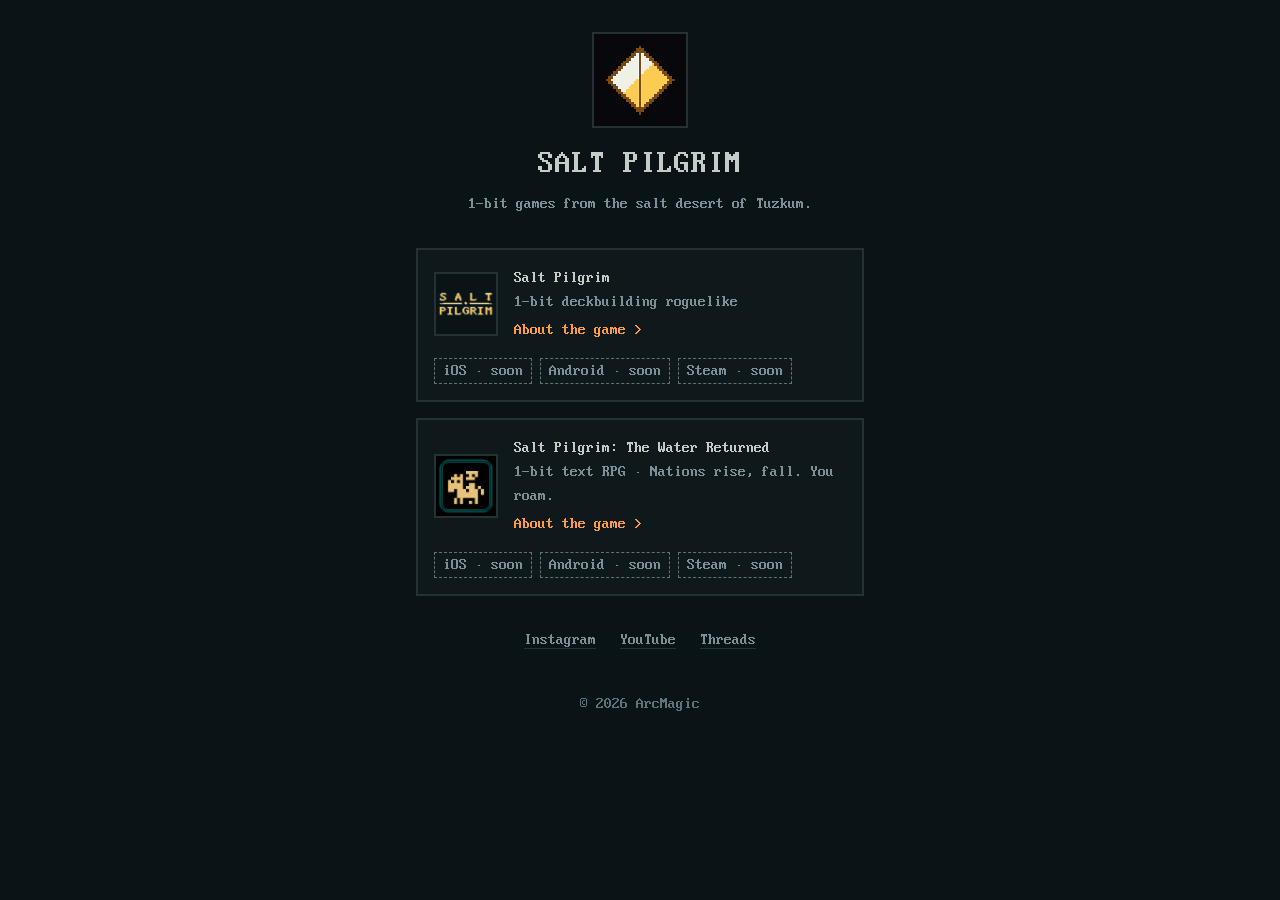
==== index.html @ 97425181 "Link tree: Salt Pilgrim card uses the app icon (tools/logo/make_app_icon.py — same as TestFlight) Co" ====
<!doctype html>
<html lang="en">
<head>
<meta charset="utf-8">
<meta name="viewport" content="width=device-width, initial-scale=1">
<title>SALT PILGRIM — links</title>
<meta name="description" content="1-bit games set in Tuzkum, a salt desert where a dry sea filled again. Salt Pilgrim and Salt Pilgrim: The Water Returned.">
<meta property="og:title" content="SALT PILGRIM">
<meta property="og:description" content="1-bit games from the salt desert of Tuzkum.">
<meta property="og:image" content="https://namyunwoo.github.io/saltpilgrim/img/avatar.png">
<meta property="og:url" content="https://namyunwoo.github.io/saltpilgrim/">
<meta name="theme-color" content="#0A1315">
<link rel="icon" href="img/avatar.png">
<link rel="stylesheet" href="style.css">
</head>
<body>
<main class="wrap">
  <header class="profile">
    <img class="avatar" src="img/avatar.png" alt="SALT PILGRIM avatar" width="96" height="96">
    <h1>SALT PILGRIM</h1>
    <p>1-bit games from the salt desert of Tuzkum.</p>
  </header>

  <a class="game" href="salt-pilgrim/">
    <span class="game-head">
      <img src="img/sp/icon.png" alt="" width="64" height="64">
      <span>
        <span class="game-title">Salt Pilgrim</span>
        <span class="game-kind">1-bit deckbuilding roguelike</span>
        <span class="game-go">About the game &gt;</span>
      </span>
    </span>
    <span class="soon-row" aria-label="Store releases coming soon">
      <span class="soon">iOS · soon</span><span class="soon">Android · soon</span><span class="soon">Steam · soon</span>
    </span>
  </a>

  <a class="game" href="water-returned/">
    <span class="game-head">
      <img src="img/wr/icon.png" alt="" width="64" height="64">
      <span>
        <span class="game-title">Salt Pilgrim: The Water Returned</span>
        <span class="game-kind">1-bit text RPG · Nations rise, fall. You roam.</span>
        <span class="game-go">About the game &gt;</span>
      </span>
    </span>
    <span class="soon-row" aria-label="Store releases coming soon">
      <span class="soon">iOS · soon</span><span class="soon">Android · soon</span><span class="soon">Steam · soon</span>
    </span>
  </a>

  <ul class="social">
    <li><a href="https://www.instagram.com/salt_pilgrim/">Instagram</a></li>
    <li><a href="https://www.youtube.com/@salt_pilgrim">YouTube</a></li>
    <li><a href="https://www.threads.com/@salt_pilgrim">Threads</a></li>
  </ul>

  <footer>
    <p>© 2026 ArcMagic</p>
  </footer>
</main>
</body>
</html>
---- style.css ----
/* SALT PILGRIM links — 1-bit look: the game palette, one VGA font, no gradients. */
@font-face {
  font-family: "VGA";
  src: url("fonts/vga.ttf") format("truetype");
  font-display: swap;
}
:root {
  --bg: #0A1315;      /* k  — background */
  --panel: #0F191B;   /* rock body */
  --line: #253235;
  --ink: #C3CCC7;     /* y  — salt grey */
  --muted: #7D9096;
  --dim: #5E737A;     /* K  — ash stone */
  --accent: #FF9B40;  /* O  — lamp */
  --rust: #C2622A;    /* o  — rust */
  --water: #68DBF2;   /* C  — water */
  --gutter: 16px;
}
* { box-sizing: border-box; }
html { background: var(--bg); }
body {
  margin: 0;
  background: var(--bg);
  color: var(--ink);
  font-family: "VGA", ui-monospace, "SFMono-Regular", Menlo, Consolas, monospace;
  font-size: 16px;
  line-height: 24px;
  -webkit-font-smoothing: none;
  -moz-osx-font-smoothing: grayscale;
  text-rendering: optimizeSpeed;
}
a { color: inherit; }
a:focus-visible, button:focus-visible { outline: 2px solid var(--accent); outline-offset: 2px; }
img { display: block; max-width: 100%; height: auto; }

.wrap { max-width: 480px; margin: 0 auto; padding: 32px var(--gutter) 48px; }
.wrap.wide { max-width: 760px; }

/* ── link tree ─────────────────────────────────── */
.profile { text-align: center; margin-bottom: 32px; }
.avatar { width: 96px; height: 96px; margin: 0 auto 16px; border: 2px solid var(--line); image-rendering: pixelated; }
.profile h1 { font-size: 32px; line-height: 40px; margin: 0; font-weight: normal; letter-spacing: 1px; }
.profile p { margin: 8px 0 0; color: var(--muted); }

.game {
  display: block;
  text-decoration: none;
  border: 2px solid var(--line);
  background: var(--panel);
  padding: 16px;
  margin-bottom: 16px;
}
.game:hover { border-color: var(--dim); }
.game-head { display: flex; gap: 16px; align-items: center; }
.game-head img { width: 64px; height: 64px; flex: none; border: 2px solid var(--line); object-fit: cover; }
.game-title { display: block; color: var(--ink); }
.game-kind { display: block; color: var(--muted); }
.game-go { display: block; margin-top: 4px; color: var(--accent); }
.soon-row { display: flex; flex-wrap: wrap; gap: 8px; margin-top: 16px; }
.soon {
  border: 1px dashed var(--dim);
  color: var(--muted);
  padding: 0 8px;
  white-space: nowrap;
}

.social { display: flex; justify-content: center; flex-wrap: wrap; gap: 8px 24px; margin: 32px 0 0; padding: 0; list-style: none; }
.social a { color: var(--muted); text-decoration: none; border-bottom: 1px solid var(--line); }
.social a:hover { color: var(--ink); }

footer { margin-top: 40px; color: var(--dim); text-align: center; font-size: 16px; }
footer p { margin: 4px 0; }
footer a { color: var(--muted); }

/* ── landing pages ─────────────────────────────── */
.back { color: var(--muted); text-decoration: none; }
.back:hover { color: var(--ink); }
.hero { margin: 24px 0 32px; }
.hero h1 { font-size: 32px; line-height: 40px; margin: 0 0 8px; font-weight: normal; }
.tagline { color: var(--accent); margin: 0 0 16px; }
.pitch { margin: 0; }
.hero-art { margin: 24px auto 0; border: 2px solid var(--line); }
.hero-art.tall { max-width: min(360px, 100%); }
.title-row { display: flex; gap: 16px; align-items: center; }
.title-row img { width: 72px; height: 72px; flex: none; }

.stores { display: grid; grid-template-columns: repeat(auto-fit, minmax(140px, 1fr)); gap: 8px; margin: 0 0 32px; }
.store {
  border: 2px dashed var(--dim);
  padding: 8px 12px;
  color: var(--muted);
}
.store b { display: block; color: var(--ink); font-weight: normal; }

h2 { font-size: 16px; font-weight: normal; color: var(--accent); margin: 32px 0 12px; letter-spacing: 1px; }
.features { list-style: none; margin: 0; padding: 0; }
.features li { padding-left: 24px; position: relative; margin-bottom: 12px; }
.features li::before { content: ">"; position: absolute; left: 0; color: var(--rust); }
.facts { color: var(--muted); }

.shots { display: grid; gap: 12px; grid-template-columns: repeat(2, minmax(0, 1fr)); }
.shots.land { grid-template-columns: 1fr; }
@media (min-width: 640px) { .shots { grid-template-columns: repeat(4, minmax(0, 1fr)); } .shots.land { grid-template-columns: repeat(2, minmax(0, 1fr)); } }
.shots figure { margin: 0; }
.shots img { border: 2px solid var(--line); width: 100%; }
.shots figcaption { color: var(--muted); margin-top: 4px; }
.contact a { color: var(--water); }

.seller { margin-top: 12px; color: var(--dim); overflow-wrap: anywhere; }
.seller[lang="ko"] { font-family: "NeoDunggeunmo", "Apple SD Gothic Neo", "Malgun Gothic", sans-serif; }
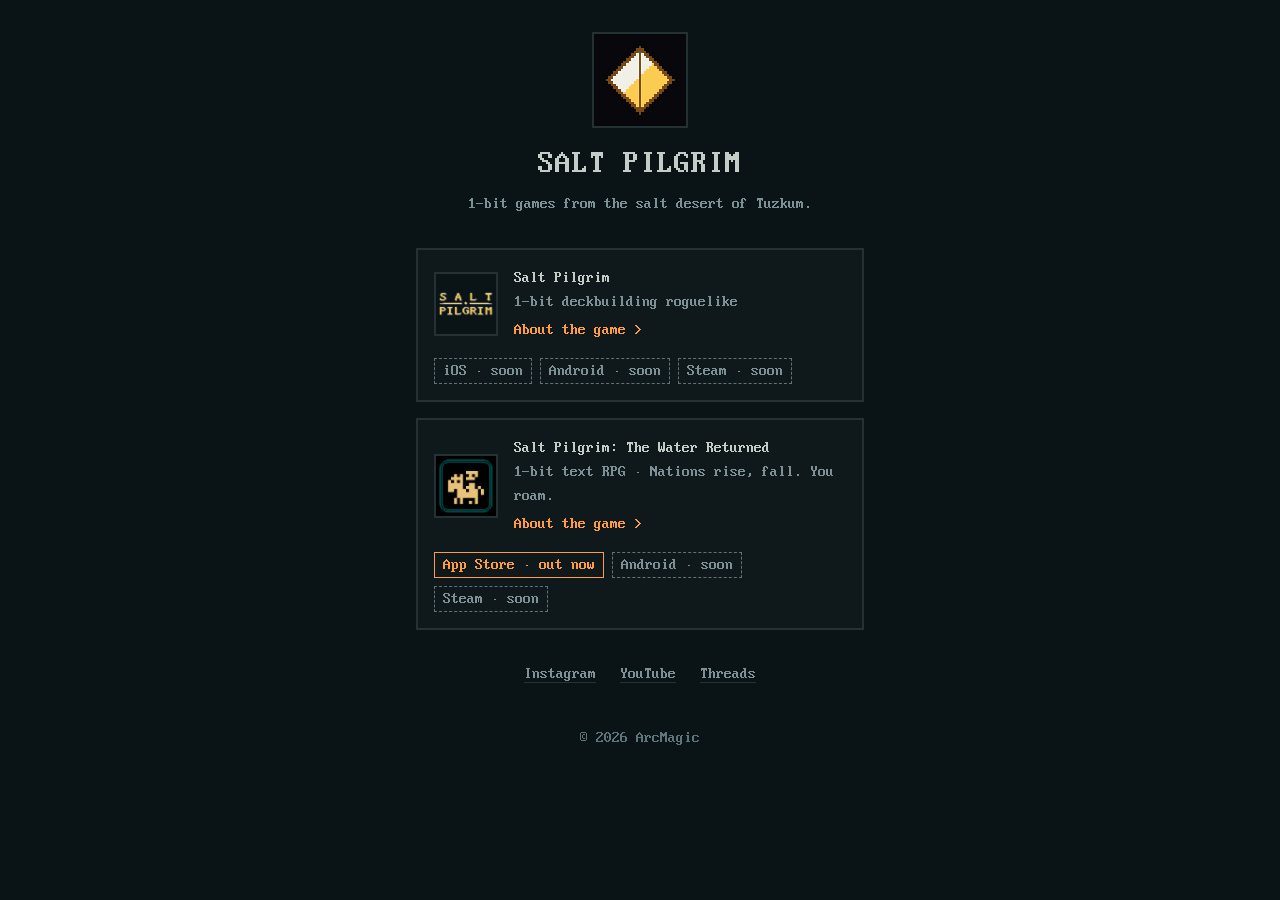
==== commit 0612add1: "Water Returned: App Store link (out now) on the link tree and landing page - Link tree: the Water Re" ====
--- a/index.html
+++ b/index.html
@@ -3,8 +3,9 @@
 <head>
 <meta charset="utf-8">
 <meta name="viewport" content="width=device-width, initial-scale=1">
-<title>SALT PILGRIM — links</title>
-<meta name="description" content="1-bit games set in Tuzkum, a salt desert where a dry sea filled again. Salt Pilgrim and Salt Pilgrim: The Water Returned.">
+<title>SALT PILGRIM — 1-bit roguelike games from the salt desert</title>
+<meta name="description" content="Two 1-bit games from the salt desert of Tuzkum: Salt Pilgrim, a roguelike deckbuilder for fans of Balatro, and Salt Pilgrim: The Water Returned, a living-world text RPG for fans of Caves of Qud and NetHack.">
+<link rel="canonical" href="https://namyunwoo.github.io/saltpilgrim/">
 <meta property="og:title" content="SALT PILGRIM">
 <meta property="og:description" content="1-bit games from the salt desert of Tuzkum.">
 <meta property="og:image" content="https://namyunwoo.github.io/saltpilgrim/img/avatar.png">
@@ -35,19 +36,21 @@
     </span>
   </a>
 
-  <a class="game" href="water-returned/">
-    <span class="game-head">
-      <img src="img/wr/icon.png" alt="" width="64" height="64">
-      <span>
-        <span class="game-title">Salt Pilgrim: The Water Returned</span>
-        <span class="game-kind">1-bit text RPG · Nations rise, fall. You roam.</span>
-        <span class="game-go">About the game &gt;</span>
+  <div class="game">
+    <a class="game-link" href="water-returned/">
+      <span class="game-head">
+        <img src="img/wr/icon.png" alt="" width="64" height="64">
+        <span>
+          <span class="game-title">Salt Pilgrim: The Water Returned</span>
+          <span class="game-kind">1-bit text RPG · Nations rise, fall. You roam.</span>
+          <span class="game-go">About the game &gt;</span>
+        </span>
       </span>
+    </a>
+    <span class="soon-row" aria-label="Store releases">
+      <a class="store-now" href="https://apps.apple.com/app/id6819164973">App Store · out now</a><span class="soon">Android · soon</span><span class="soon">Steam · soon</span>
     </span>
-    <span class="soon-row" aria-label="Store releases coming soon">
-      <span class="soon">iOS · soon</span><span class="soon">Android · soon</span><span class="soon">Steam · soon</span>
-    </span>
-  </a>
+  </div>
 
   <ul class="social">
     <li><a href="https://www.instagram.com/salt_pilgrim/">Instagram</a></li>
--- a/style.css
+++ b/style.css
@@ -51,6 +51,15 @@
   margin-bottom: 16px;
 }
 .game:hover { border-color: var(--dim); }
+.game-link { display: block; text-decoration: none; color: inherit; }
+.store-now {
+  border: 1px solid var(--accent);
+  color: var(--accent);
+  padding: 0 8px;
+  white-space: nowrap;
+  text-decoration: none;
+}
+.store-now:hover { background: var(--accent); color: var(--bg); }
 .game-head { display: flex; gap: 16px; align-items: center; }
 .game-head img { width: 64px; height: 64px; flex: none; border: 2px solid var(--line); object-fit: cover; }
 .game-title { display: block; color: var(--ink); }
@@ -91,6 +100,9 @@
   color: var(--muted);
 }
 .store b { display: block; color: var(--ink); font-weight: normal; }
+a.store.live { border-style: solid; border-color: var(--accent); color: var(--accent); text-decoration: none; }
+a.store.live:hover { background: var(--accent); color: var(--bg); }
+a.store.live:hover b { color: var(--bg); }
 
 h2 { font-size: 16px; font-weight: normal; color: var(--accent); margin: 32px 0 12px; letter-spacing: 1px; }
 .features { list-style: none; margin: 0; padding: 0; }
@@ -108,3 +120,11 @@
 
 .seller { margin-top: 12px; color: var(--dim); overflow-wrap: anywhere; }
 .seller[lang="ko"] { font-family: "NeoDunggeunmo", "Apple SD Gothic Neo", "Malgun Gothic", sans-serif; }
+video.hero-art { display: block; width: 100%; height: auto; background: var(--panel); }
+
+/* 옛 CRT 4:3 화면(80×30 칸 × 2 = 1280×960 — paid-app 2026-10-06): 글이 작아 보이지 않게 본문 폭보다 넓게(최대 960), 한 줄에 한 장, 픽셀 그대로 */
+video.hero-art.bleed, .bleed { width: min(960px, calc(100vw - 32px)); max-width: none; position: relative; left: 50%; transform: translateX(-50%); }
+.crt { aspect-ratio: 4 / 3; image-rendering: pixelated; }
+.shots.crt { display: block; aspect-ratio: auto; image-rendering: auto; }
+.shots.crt figure { width: min(960px, calc(100vw - 32px)); position: relative; left: 50%; transform: translateX(-50%); margin: 0 0 24px; }
+.shots.crt img { aspect-ratio: 4 / 3; image-rendering: pixelated; width: 100%; height: auto; }
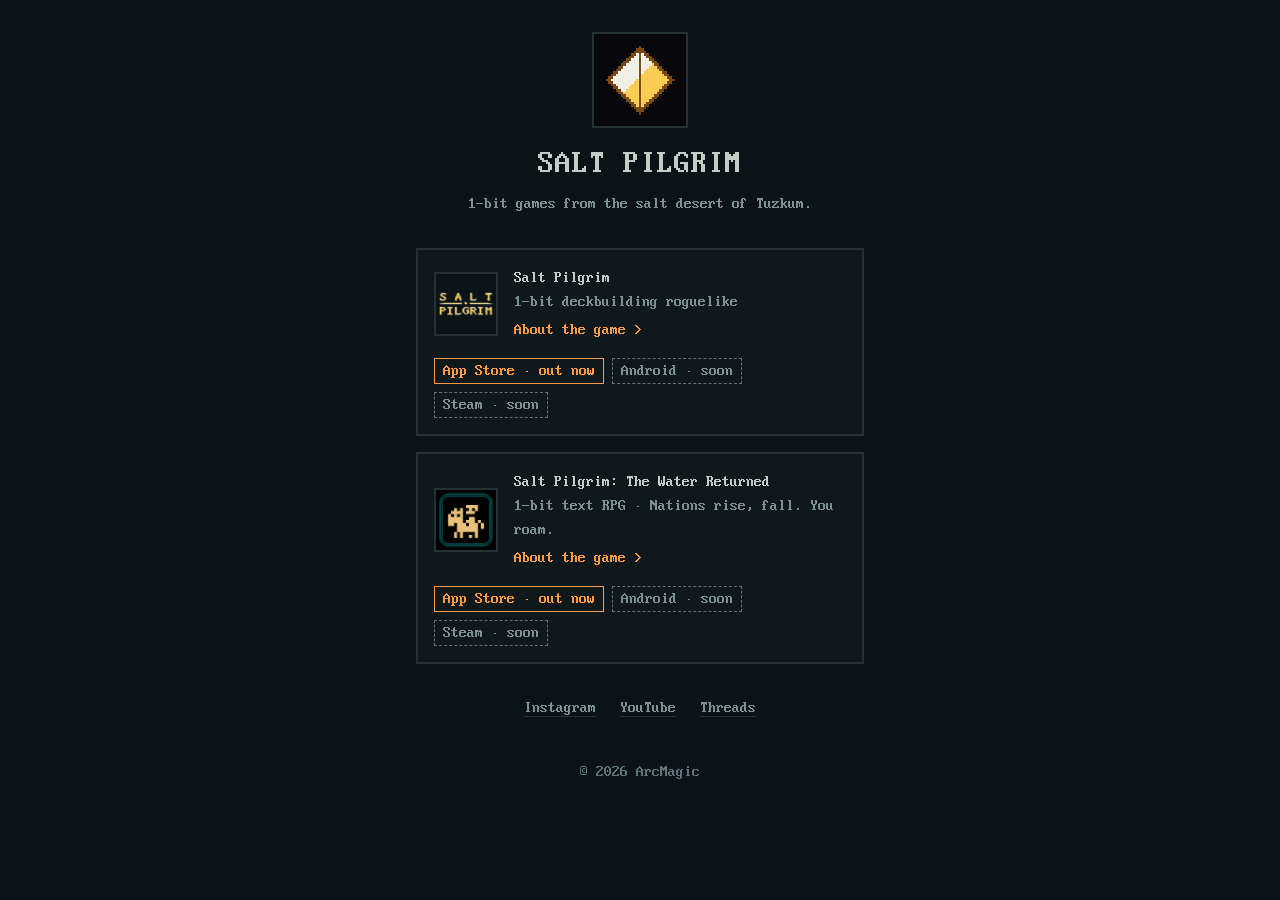
==== commit 8ae1ac4a: "Salt Pilgrim: App Store link (out now) on the link tree and landing page - Link tree: the Salt Pilgr" ====
--- a/index.html
+++ b/index.html
@@ -22,19 +22,21 @@
     <p>1-bit games from the salt desert of Tuzkum.</p>
   </header>
 
-  <a class="game" href="salt-pilgrim/">
-    <span class="game-head">
-      <img src="img/sp/icon.png" alt="" width="64" height="64">
-      <span>
-        <span class="game-title">Salt Pilgrim</span>
-        <span class="game-kind">1-bit deckbuilding roguelike</span>
-        <span class="game-go">About the game &gt;</span>
+  <div class="game">
+    <a class="game-link" href="salt-pilgrim/">
+      <span class="game-head">
+        <img src="img/sp/icon.png" alt="" width="64" height="64">
+        <span>
+          <span class="game-title">Salt Pilgrim</span>
+          <span class="game-kind">1-bit deckbuilding roguelike</span>
+          <span class="game-go">About the game &gt;</span>
+        </span>
       </span>
+    </a>
+    <span class="soon-row" aria-label="Store releases">
+      <a class="store-now" href="https://apps.apple.com/app/id6819187251">App Store · out now</a><span class="soon">Android · soon</span><span class="soon">Steam · soon</span>
     </span>
-    <span class="soon-row" aria-label="Store releases coming soon">
-      <span class="soon">iOS · soon</span><span class="soon">Android · soon</span><span class="soon">Steam · soon</span>
-    </span>
-  </a>
+  </div>
 
   <div class="game">
     <a class="game-link" href="water-returned/">
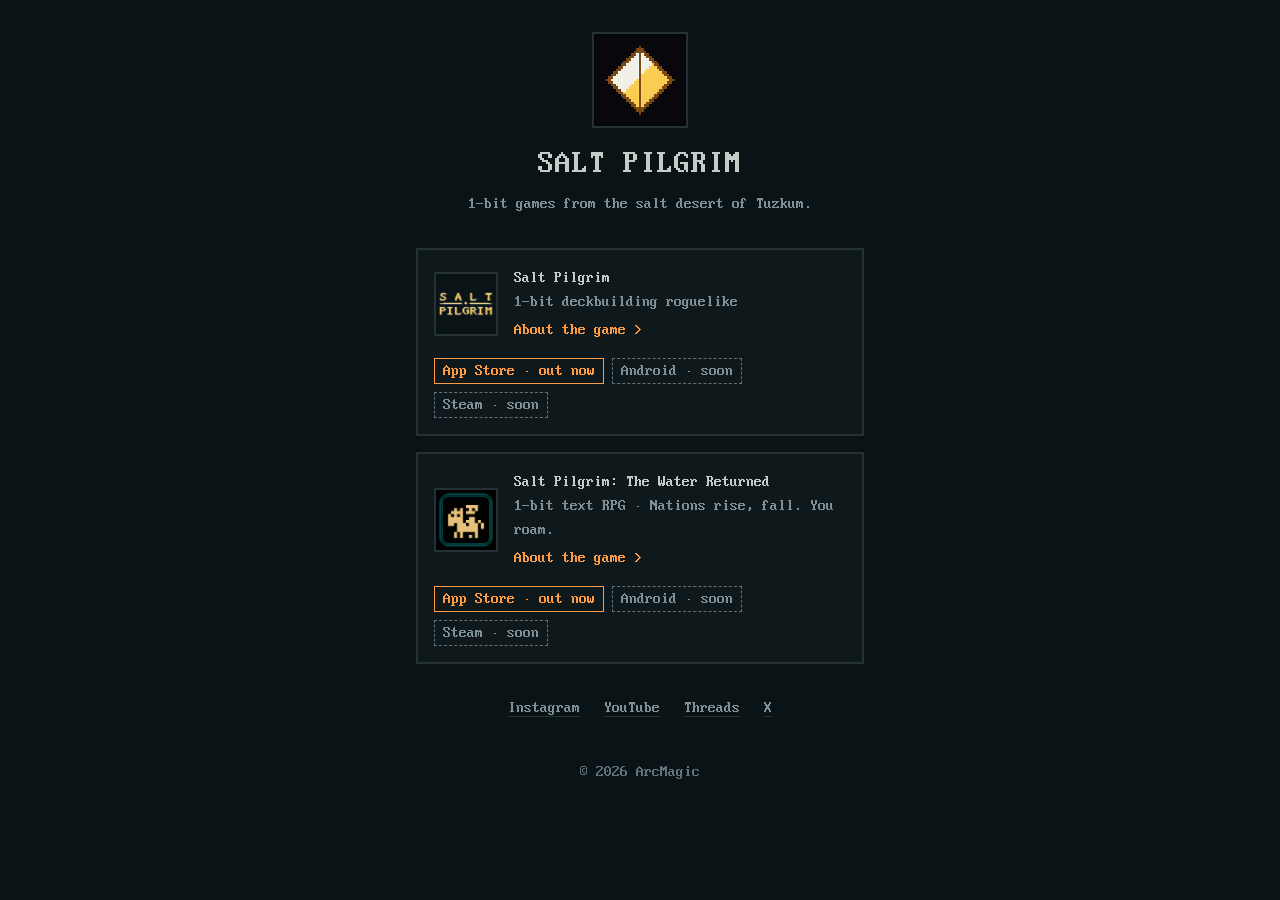
==== commit b93be83c: "Link tree: add X (@salt_pilgrim)" ====
--- a/index.html
+++ b/index.html
@@ -23,7 +23,7 @@
   </header>
 
   <div class="game">
-    <a class="game-link" href="salt-pilgrim/">
+    <a class="game-link" href="salt-pilgrim/" data-pass>
       <span class="game-head">
         <img src="img/sp/icon.png" alt="" width="64" height="64">
         <span>
@@ -34,7 +34,7 @@
       </span>
     </a>
     <span class="soon-row" aria-label="Store releases">
-      <a class="store-now" href="https://apps.apple.com/app/id6819187251">App Store · out now</a><span class="soon">Android · soon</span><span class="soon">Steam · soon</span>
+      <a class="store-now" href="https://apps.apple.com/app/apple-store/id6819187251?pt=119141594&amp;ct=web_lt&amp;mt=8">App Store · out now</a><span class="soon">Android · soon</span><span class="soon">Steam · soon</span>
     </span>
   </div>
 
@@ -58,11 +58,13 @@
     <li><a href="https://www.instagram.com/salt_pilgrim/">Instagram</a></li>
     <li><a href="https://www.youtube.com/@salt_pilgrim">YouTube</a></li>
     <li><a href="https://www.threads.com/@salt_pilgrim">Threads</a></li>
+    <li><a href="https://x.com/salt_pilgrim">X</a></li>
   </ul>
 
   <footer>
     <p>© 2026 ArcMagic</p>
   </footer>
 </main>
+<script src="campaign.js" data-page="lt"></script>
 </body>
 </html>
--- a/style.css
+++ b/style.css
@@ -128,3 +128,38 @@
 .shots.crt { display: block; aspect-ratio: auto; image-rendering: auto; }
 .shots.crt figure { width: min(960px, calc(100vw - 32px)); position: relative; left: 50%; transform: translateX(-50%); margin: 0 0 24px; }
 .shots.crt img { aspect-ratio: 4 / 3; image-rendering: pixelated; width: 100%; height: auto; }
+
+/* App Store 칸 — 스토어 페이지처럼 미리보기 영상 먼저, 스크린샷을 옆으로 넘겨 본다. iPhone · iPad 탭 */
+.as-tabs { display: flex; gap: 8px; margin: 0 0 12px; }
+.as-tabs button { font: inherit; color: var(--muted); background: none; border: 2px solid var(--line); padding: 0 12px; cursor: pointer; }
+.as-tabs button[aria-selected="true"] { color: var(--bg); background: var(--ink); border-color: var(--ink); }
+.as-shelf {
+  display: flex; gap: 12px; overflow-x: auto; overscroll-behavior-x: contain;
+  scroll-snap-type: x mandatory; scroll-padding: 0 var(--gutter);
+  margin: 0 calc(-1 * var(--gutter)); padding: 0 var(--gutter) 12px;
+}
+.as-shelf[hidden] { display: none; }
+.as-item { flex: none; scroll-snap-align: start; height: auto; max-width: none; border: 1px solid var(--line); background: var(--panel); }
+.as-shelf.iphone .as-item { width: clamp(160px, 44vw, 230px); border-radius: 18px; }
+.as-shelf.iphone video.as-item { aspect-ratio: 886 / 1920; }
+.as-shelf.ipad .as-item { width: clamp(220px, 62vw, 320px); border-radius: 12px; }
+.as-shelf.ipad video.as-item { aspect-ratio: 1200 / 1600; }
+
+/* 모바일 스토어 단추 — 기기에 맞는 스토어(iOS · Android), 스크롤해도 화면 아래에 남는다 */
+.sticky-store {
+  position: fixed; z-index: 10; left: var(--gutter); right: var(--gutter);
+  bottom: calc(12px + env(safe-area-inset-bottom, 0px));
+  max-width: 728px; margin: 0 auto;
+  display: flex; align-items: center; gap: 12px; padding: 8px 12px;
+  background: var(--panel); border: 2px solid var(--accent); box-shadow: 0 0 0 4px var(--bg);
+  color: var(--ink); text-decoration: none;
+}
+.sticky-store[hidden] { display: none; }
+.sticky-store img { width: 40px; height: 40px; flex: none; border: 1px solid var(--line); }
+.sticky-text { flex: 1; min-width: 0; }
+.sticky-text b { display: block; font-weight: normal; }
+.sticky-sub { display: block; color: var(--muted); }
+.sticky-go { flex: none; background: var(--accent); color: var(--bg); padding: 0 12px; }
+.sticky-store.soon { border-color: var(--dim); border-style: dashed; }
+.sticky-store.soon .sticky-go { background: none; color: var(--muted); border: 1px dashed var(--dim); }
+body.has-sticky main { padding-bottom: 112px; }
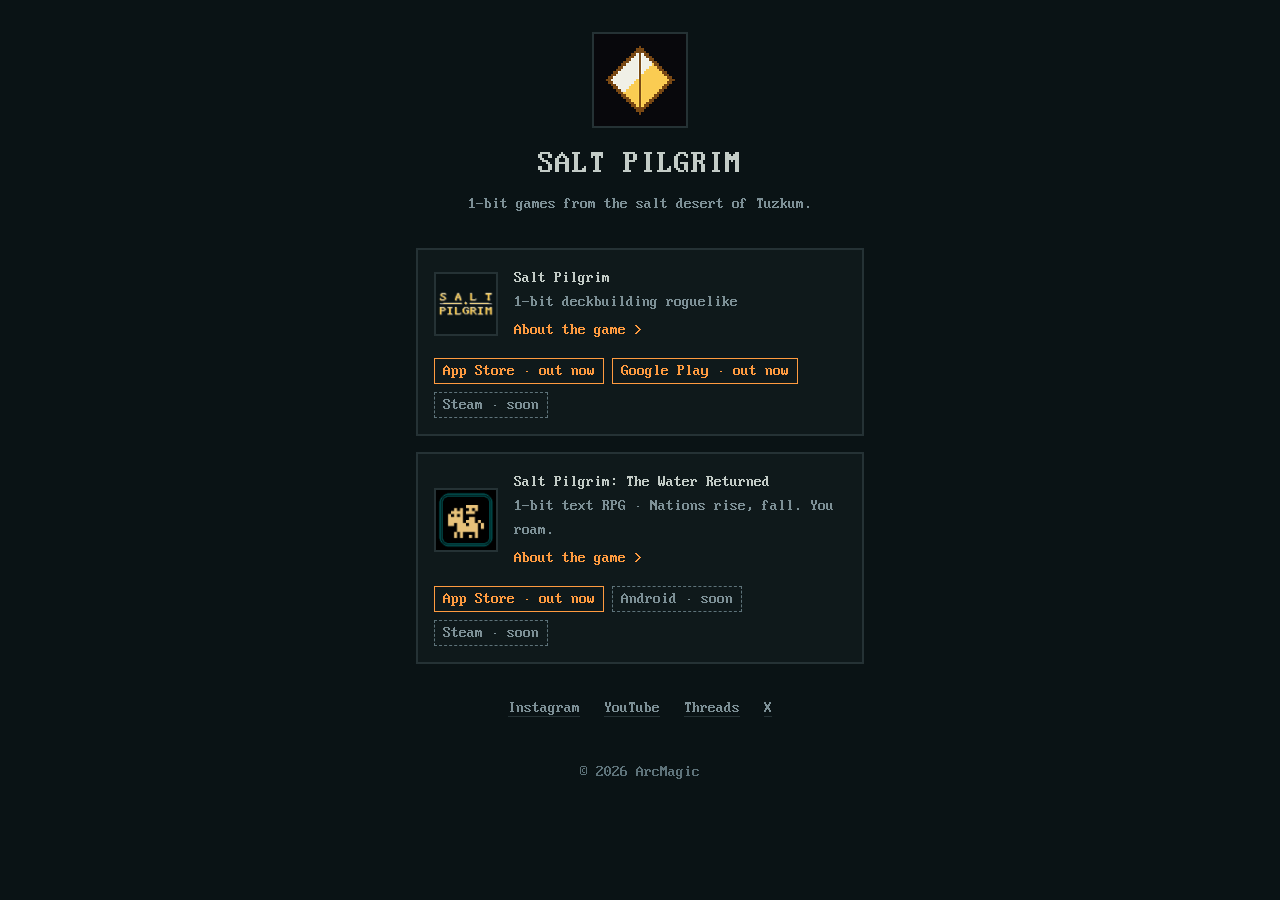
==== commit 8d4d1e0e: "Salt Pilgrim on Google Play: link tree and game page buttons, Android sticky button, descriptions an" ====
--- a/index.html
+++ b/index.html
@@ -34,7 +34,7 @@
       </span>
     </a>
     <span class="soon-row" aria-label="Store releases">
-      <a class="store-now" href="https://apps.apple.com/app/apple-store/id6819187251?pt=119141594&amp;ct=web_lt&amp;mt=8">App Store · out now</a><span class="soon">Android · soon</span><span class="soon">Steam · soon</span>
+      <a class="store-now" href="https://apps.apple.com/app/apple-store/id6819187251?pt=119141594&amp;ct=web_lt&amp;mt=8">App Store · out now</a><a class="store-now" href="https://play.google.com/store/apps/details?id=com.arcmagic.saltpilgrim">Google Play · out now</a><span class="soon">Steam · soon</span>
     </span>
   </div>
 
--- a/style.css
+++ b/style.css
@@ -105,6 +105,7 @@
 a.store.live:hover b { color: var(--bg); }
 
 h2 { font-size: 16px; font-weight: normal; color: var(--accent); margin: 32px 0 12px; letter-spacing: 1px; }
+h3 { font-size: 16px; font-weight: normal; color: var(--ink); margin: 20px 0 8px; }
 .features { list-style: none; margin: 0; padding: 0; }
 .features li { padding-left: 24px; position: relative; margin-bottom: 12px; }
 .features li::before { content: ">"; position: absolute; left: 0; color: var(--rust); }
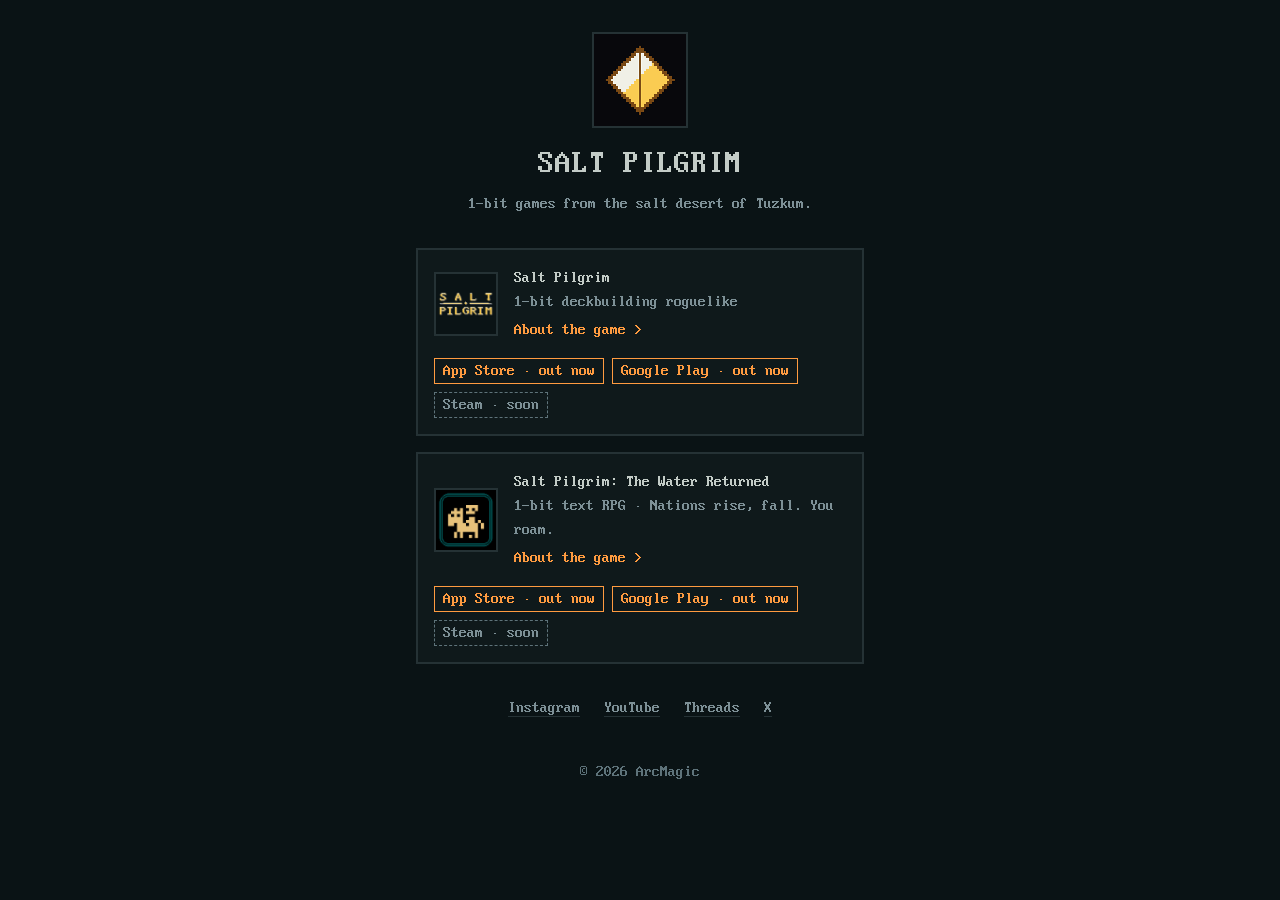
==== commit 8b7f08ee: "Water Returned on Google Play: link tree and game page buttons, Android sticky button, descriptions " ====
--- a/index.html
+++ b/index.html
@@ -50,7 +50,7 @@
       </span>
     </a>
     <span class="soon-row" aria-label="Store releases">
-      <a class="store-now" href="https://apps.apple.com/app/id6819164973">App Store · out now</a><span class="soon">Android · soon</span><span class="soon">Steam · soon</span>
+      <a class="store-now" href="https://apps.apple.com/app/id6819164973">App Store · out now</a><a class="store-now" href="https://play.google.com/store/apps/details?id=com.arcmagic.saltpilgrim.water">Google Play · out now</a><span class="soon">Steam · soon</span>
     </span>
   </div>
 
